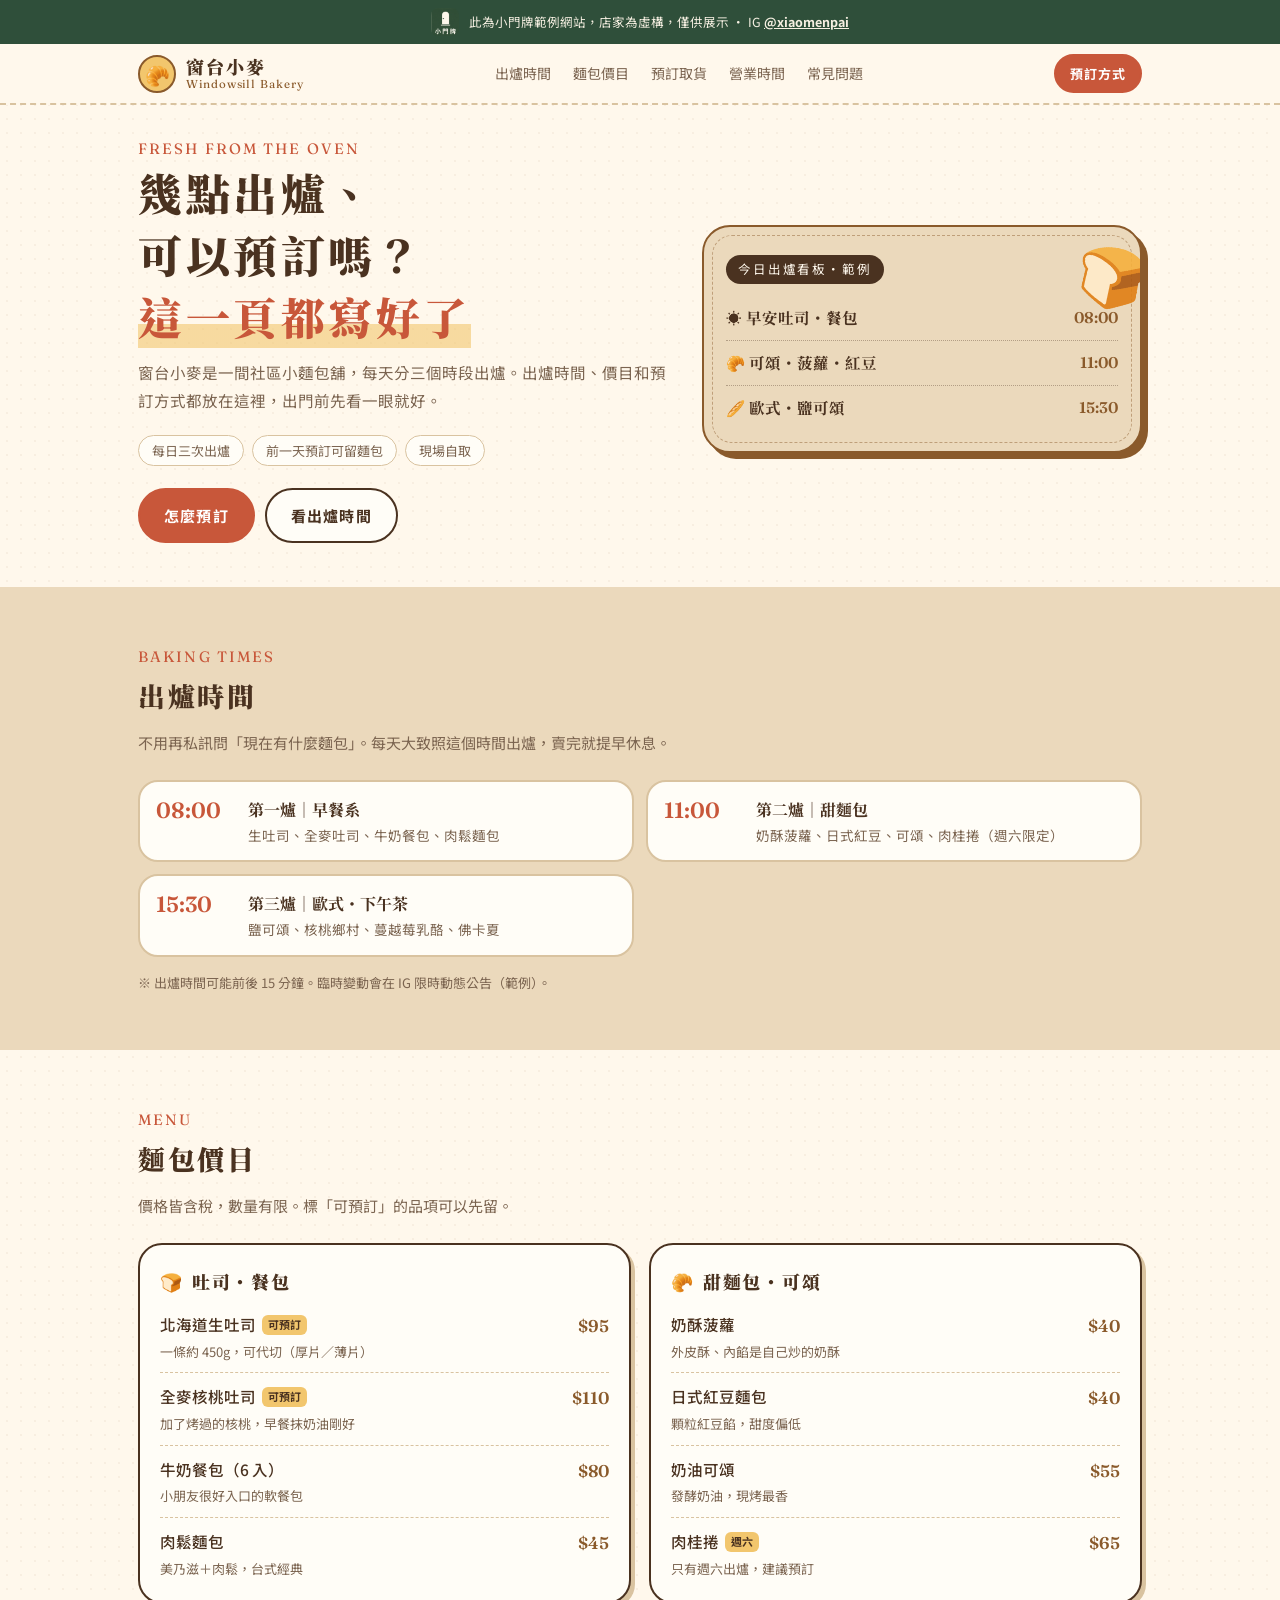
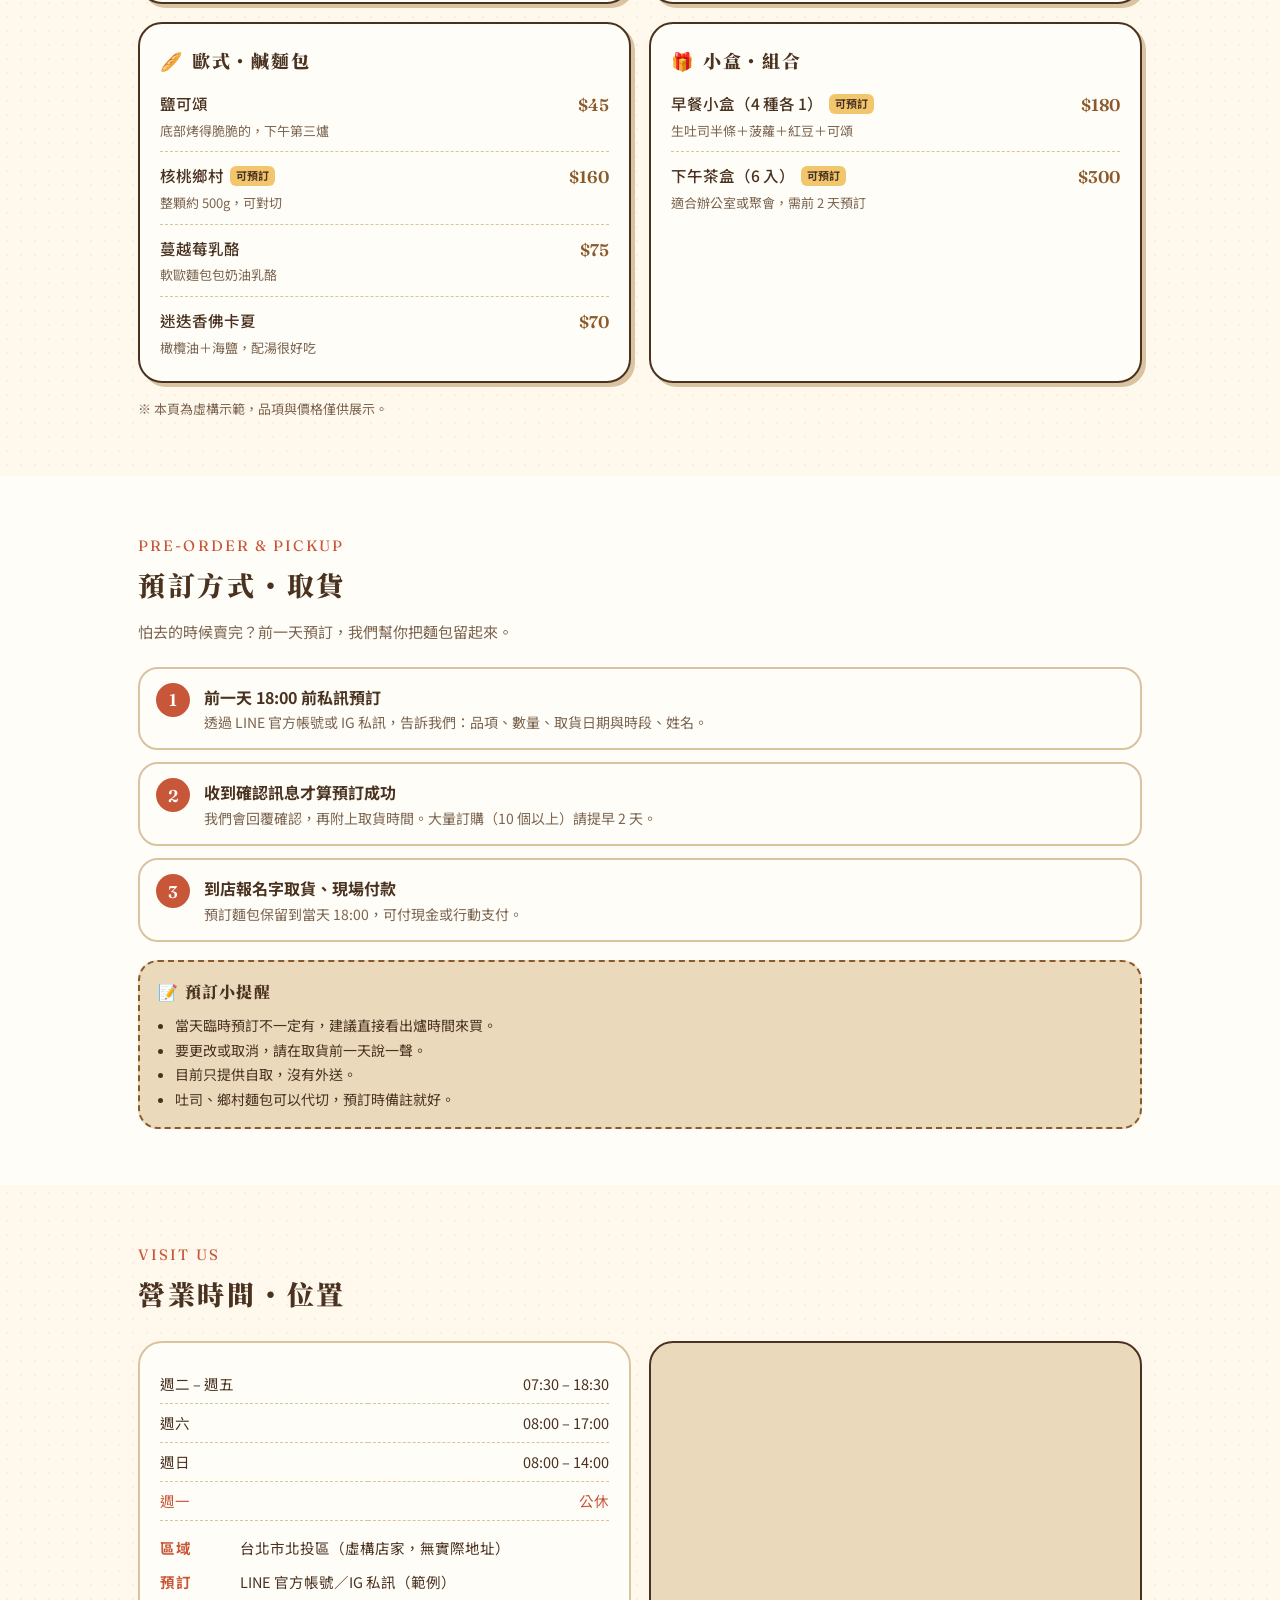
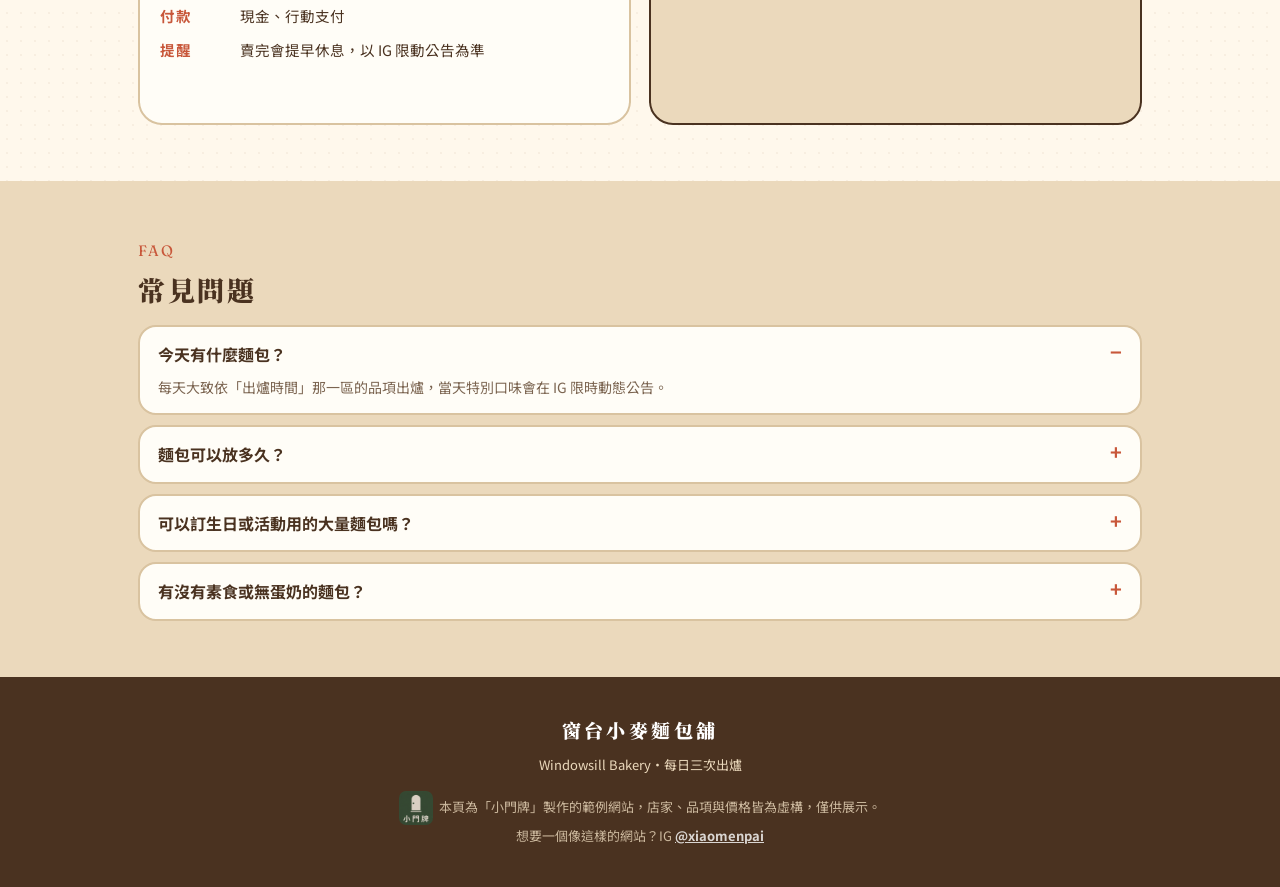
==== bakery/index.html @ f9d6930d "Add bakery demo (窗台小麥麵包舖)" ====
<!DOCTYPE html>
<html lang="zh-Hant">
<head>
<meta charset="utf-8">
<meta name="robots" content="noindex">
<meta name="viewport" content="width=device-width, initial-scale=1">
<title>窗台小麥麵包舖｜每日出爐・可預訂（虛構示範站）</title>
<meta name="description" content="虛構示範：窗台小麥麵包舖，社區小麵包店。本頁為「小門牌」範例網站，店名與所有資訊皆為虛構。">
<meta property="og:title" content="窗台小麥麵包舖（虛構示範站）">
<meta property="og:description" content="出爐時間、麵包價目、預訂與取貨方式。範例網站，資訊皆為虛構。">
<link rel="preconnect" href="https://fonts.googleapis.com">
<link rel="preconnect" href="https://fonts.gstatic.com" crossorigin>
<link href="https://fonts.googleapis.com/css2?family=Noto+Serif+TC:wght@500;700;900&family=Noto+Sans+TC:wght@400;500;700&family=Fraunces:opsz,wght@9..144,600&display=swap" rel="stylesheet">
<style>
:root{--kraft:#EBD9BC;--cream:#FFF8EC;--paper:#FFFDF7;--crust:#8A5A2B;--ink:#4A3220;--soft:#7B6450;--tomato:#C8573A;--butter:#F2C66D;--line:#D9C3A0}
*{box-sizing:border-box;margin:0;padding:0}
html{scroll-behavior:smooth}
body{font-family:"Noto Sans TC","PingFang TC","Microsoft JhengHei",system-ui,sans-serif;background:var(--cream);color:var(--ink);line-height:1.8;font-size:16px;-webkit-text-size-adjust:100%;
 background-image:radial-gradient(rgba(138,90,43,.06) 1px,transparent 1.2px);background-size:14px 14px}
a{color:inherit}
.serif,h1,h2,h3{font-family:"Noto Serif TC","Noto Serif CJK TC","Songti TC",serif}
.en{font-family:"Fraunces",Georgia,serif;letter-spacing:.03em}
.demo-bar{display:flex;align-items:center;justify-content:center;gap:10px;background:#2F4F3A;color:#F6F0E2;font-size:12.5px;line-height:1.5;padding:8px 14px}
.lg{display:inline-block;flex:none;overflow:hidden;border-radius:7px;width:28px;height:28px;position:relative;vertical-align:middle}
.lg img{position:absolute;width:282%;height:282%;max-width:none;left:-90%;top:-75%}
.demo-bar a{color:#F6F0E2;font-weight:700}
header.nav{position:sticky;top:0;z-index:20;background:rgba(255,248,236,.92);backdrop-filter:blur(8px);border-bottom:2px dashed var(--line)}
.nav-in{max-width:1040px;margin:auto;display:flex;align-items:center;justify-content:space-between;padding:10px 18px;gap:12px}
.brand{text-decoration:none;display:flex;align-items:center;gap:10px}
.brand .mark{width:38px;height:38px;border-radius:50%;background:var(--butter);display:grid;place-items:center;font-size:20px;border:2px solid var(--crust)}
.brand b{display:block;font-family:"Noto Serif TC","Noto Serif CJK TC",serif;font-weight:900;font-size:18px;letter-spacing:.12em;line-height:1.2}
.brand small{display:block;font-family:"Fraunces",Georgia,serif;font-size:11.5px;color:var(--crust);letter-spacing:.08em;line-height:1.2}
nav ul{display:none;gap:22px;list-style:none;font-size:14px}
nav a{text-decoration:none;color:var(--soft)}
.btn{display:inline-flex;align-items:center;justify-content:center;gap:6px;padding:12px 24px;border-radius:999px;font-weight:700;text-decoration:none;font-size:15px;letter-spacing:.08em;border:2px solid var(--ink)}
.btn-main{background:var(--tomato);border-color:var(--tomato);color:#fff}
.btn-ghost{background:var(--paper);color:var(--ink)}
.btn-sm{padding:6px 14px;font-size:13px}
.wrap{max-width:1040px;margin:auto;padding:0 18px}
section{padding:56px 0}
.eyebrow{font-family:"Fraunces",Georgia,serif;color:var(--tomato);font-size:15px;letter-spacing:.14em;text-transform:uppercase}
h2{font-weight:900;font-size:27px;letter-spacing:.1em;margin:2px 0 8px}
.lead{color:var(--soft);font-size:15px;max-width:560px}
/* hero */
.hero{padding:30px 0 44px}
.hero-in{display:grid;gap:26px;align-items:center}
.sign{position:relative;background:var(--kraft);border-radius:28px;padding:26px 22px 22px;border:2px solid var(--crust);box-shadow:6px 6px 0 var(--crust);overflow:hidden}
.sign:before{content:"";position:absolute;inset:8px;border:1.5px dashed rgba(138,90,43,.45);border-radius:20px;pointer-events:none}
.sign .today{display:inline-block;background:var(--ink);color:var(--cream);font-size:12.5px;letter-spacing:.15em;padding:3px 12px;border-radius:999px}
.sign ul{list-style:none;margin-top:12px}
.sign li{display:flex;justify-content:space-between;gap:10px;padding:8px 0;border-bottom:1.5px dotted rgba(74,50,32,.35);font-size:15.5px}
.sign li:last-child{border-bottom:0}
.sign li b{font-family:"Noto Serif TC","Noto Serif CJK TC",serif;font-weight:700}
.sign li span{color:var(--crust);font-family:"Fraunces",Georgia,serif;font-weight:600;white-space:nowrap}
.sign .loaf{position:absolute;right:-8px;top:-6px;font-size:58px;transform:rotate(12deg);opacity:.9}
.hero h1{font-weight:900;font-size:34px;line-height:1.4;letter-spacing:.08em}
.hero h1 em{font-style:normal;color:var(--tomato);background:linear-gradient(transparent 62%,rgba(242,198,109,.6) 62%)}
.hero p{color:var(--soft);margin:12px 0 20px;font-size:15.5px}
.chips{display:flex;flex-wrap:wrap;gap:8px;margin-bottom:22px}
.chip{background:var(--paper);border:1.5px solid var(--line);border-radius:999px;padding:3px 13px;font-size:13px;color:var(--soft)}
.cta{display:flex;gap:10px;flex-wrap:wrap}
/* bake times */
.bake{background:var(--kraft)}
.timeline{margin-top:24px;display:grid;gap:12px}
.slot{display:grid;grid-template-columns:78px 1fr;gap:14px;align-items:start;background:var(--paper);border-radius:20px;padding:14px 16px;border:2px solid var(--line)}
.slot time{font-family:"Fraunces",Georgia,serif;font-weight:600;font-size:22px;color:var(--tomato);line-height:1.3}
.slot b{display:block;font-family:"Noto Serif TC","Noto Serif CJK TC",serif;font-weight:700;font-size:16px}
.slot span{color:var(--soft);font-size:13.5px;line-height:1.6;display:block}
/* menu */
.menu{display:grid;gap:18px;margin-top:24px}
.card{background:var(--paper);border-radius:24px;padding:20px 20px 12px;border:2px solid var(--ink);box-shadow:4px 4px 0 var(--line)}
.card h3{font-weight:900;font-size:18px;letter-spacing:.1em;display:flex;align-items:center;gap:8px;margin-bottom:4px}
.card h3 i{font-style:normal}
.item{display:grid;grid-template-columns:1fr auto;gap:0 12px;padding:10px 0;border-bottom:1.5px dashed var(--line)}
.item:last-child{border-bottom:0}
.item b{font-weight:500;font-size:15.5px}
.item .p{font-family:"Fraunces",Georgia,serif;font-weight:600;font-size:17px;color:var(--crust);white-space:nowrap}
.item small{grid-column:1/-1;color:var(--soft);font-size:13px;line-height:1.6}
.tag{display:inline-block;font-size:11px;background:var(--butter);color:var(--ink);border-radius:6px;padding:0 6px;margin-left:6px;vertical-align:2px;font-weight:700}
.note{font-size:13px;color:var(--soft);margin-top:14px}
/* order */
.steps{display:grid;gap:12px;margin-top:22px;counter-reset:s}
.step{display:flex;gap:14px;background:var(--paper);border-radius:20px;padding:14px 16px;border:2px solid var(--line)}
.step:before{counter-increment:s;content:counter(s);flex:none;width:34px;height:34px;border-radius:50%;background:var(--tomato);color:#fff;display:grid;place-items:center;font-family:"Fraunces",Georgia,serif;font-weight:600;font-size:17px;line-height:1}
.step b{display:block;font-weight:700}
.step span{color:var(--soft);font-size:14px;line-height:1.65;display:block}
.rules{margin-top:18px;background:var(--kraft);border-radius:20px;padding:16px 18px;border:2px dashed var(--crust)}
.rules h3{font-size:16px;font-weight:900;letter-spacing:.08em;margin-bottom:6px}
.rules li{margin-left:1.2em;font-size:14px;color:var(--ink);line-height:1.75}
/* visit */
.visit-grid{display:grid;gap:18px;margin-top:22px}
.info{background:var(--paper);border-radius:24px;padding:18px 20px;border:2px solid var(--line)}
.info dl{display:grid;grid-template-columns:70px 1fr;gap:8px 10px;font-size:14.5px}
.info dt{color:var(--tomato);font-weight:700;letter-spacing:.08em}
.hours{width:100%;border-collapse:collapse;font-size:14.5px;margin-top:4px}
.hours td{padding:6px 0;border-bottom:1.5px dashed var(--line)}
.hours td:last-child{text-align:right}
.hours .off{color:var(--tomato)}
.map{border-radius:24px;overflow:hidden;border:2px solid var(--ink);background:var(--kraft);position:relative}
.map iframe{display:block;width:100%;height:280px;border:0}
.map p{font-size:12.5px;color:var(--soft);padding:8px 14px;background:var(--paper);border-top:2px solid var(--ink)}
/* faq */
details{background:var(--paper);border-radius:18px;padding:13px 18px;border:2px solid var(--line);margin-top:10px}
summary{cursor:pointer;font-weight:700;list-style:none;display:flex;justify-content:space-between;gap:10px}
summary::-webkit-details-marker{display:none}
summary:after{content:"+";color:var(--tomato);font-size:20px;line-height:1.2}
details[open] summary:after{content:"−"}
details p{color:var(--soft);font-size:14px;margin-top:6px}
footer{background:var(--ink);color:#EBD9BC;padding:36px 0 100px;font-size:13px;text-align:center}
footer b{font-family:"Noto Serif TC","Noto Serif CJK TC",serif;font-size:19px;letter-spacing:.18em;color:#fff;font-weight:900}
footer .demo{margin-top:14px;opacity:.8;line-height:1.7}
footer .demo .lg{width:34px;height:34px;margin-right:6px}
.sticky{position:fixed;left:12px;right:12px;bottom:12px;z-index:30;display:flex;gap:8px;background:rgba(74,50,32,.94);padding:7px;border-radius:999px;box-shadow:0 8px 20px rgba(74,50,32,.3)}
.sticky a{flex:1;text-align:center;color:#fff;text-decoration:none;font-size:14px;font-weight:700;padding:9px 0;border-radius:999px}
.sticky a.hl{background:var(--tomato)}
@media(min-width:820px){
 nav ul{display:flex}
 .hero-in{grid-template-columns:1.1fr .9fr}
 .hero h1{font-size:44px}
 .menu{grid-template-columns:1fr 1fr}
 .timeline{grid-template-columns:repeat(2,1fr)}
 .visit-grid{grid-template-columns:1fr 1fr}
 .map iframe{height:100%;min-height:340px}
 .sticky{display:none}
 footer{padding-bottom:40px}
}
</style>
</head>
<body id="top">
<div class="demo-bar"><span class="lg"><img src="logo.jpg" alt="小門牌 logo"></span><div>此為小門牌範例網站，店家為虛構，僅供展示 · <span style="white-space:nowrap">IG <a href="https://www.instagram.com/xiaomenpai/" target="_blank" rel="noopener">@xiaomenpai</a></span></div></div>

<header class="nav"><div class="nav-in">
 <a class="brand" href="#top"><span class="mark" aria-hidden="true">🥐</span><span><b>窗台小麥</b><small>Windowsill Bakery</small></span></a>
 <nav><ul><li><a href="#bake">出爐時間</a></li><li><a href="#menu">麵包價目</a></li><li><a href="#order">預訂取貨</a></li><li><a href="#visit">營業時間</a></li><li><a href="#faq">常見問題</a></li></ul></nav>
 <a class="btn btn-main btn-sm" href="#order">預訂方式</a>
</div></header>

<main>
<section class="hero"><div class="wrap hero-in">
 <div>
  <div class="eyebrow">Fresh from the oven</div>
  <h1>幾點出爐、<br>可以預訂嗎？<br><em>這一頁都寫好了</em></h1>
  <p>窗台小麥是一間社區小麵包舖，每天分三個時段出爐。出爐時間、價目和預訂方式都放在這裡，出門前先看一眼就好。</p>
  <div class="chips"><span class="chip">每日三次出爐</span><span class="chip">前一天預訂可留麵包</span><span class="chip">現場自取</span></div>
  <div class="cta"><a class="btn btn-main" href="#order">怎麼預訂</a><a class="btn btn-ghost" href="#bake">看出爐時間</a></div>
 </div>
 <div class="sign" aria-label="今日出爐看板（範例）">
  <span class="loaf" aria-hidden="true">🍞</span>
  <span class="today">今日出爐看板・範例</span>
  <ul>
   <li><b>☀️ 早安吐司・餐包</b><span>08:00</span></li>
   <li><b>🥐 可頌・菠蘿・紅豆</b><span>11:00</span></li>
   <li><b>🥖 歐式・鹽可頌</b><span>15:30</span></li>
  </ul>
 </div>
</div></section>

<section class="bake" id="bake"><div class="wrap">
 <div class="eyebrow">Baking times</div>
 <h2>出爐時間</h2>
 <p class="lead">不用再私訊問「現在有什麼麵包」。每天大致照這個時間出爐，賣完就提早休息。</p>
 <div class="timeline">
  <div class="slot"><time>08:00</time><div><b>第一爐｜早餐系</b><span>生吐司、全麥吐司、牛奶餐包、肉鬆麵包</span></div></div>
  <div class="slot"><time>11:00</time><div><b>第二爐｜甜麵包</b><span>奶酥菠蘿、日式紅豆、可頌、肉桂捲（週六限定）</span></div></div>
  <div class="slot"><time>15:30</time><div><b>第三爐｜歐式・下午茶</b><span>鹽可頌、核桃鄉村、蔓越莓乳酪、佛卡夏</span></div></div>
 </div>
 <p class="note">※ 出爐時間可能前後 15 分鐘。臨時變動會在 IG 限時動態公告（範例）。</p>
</div></section>

<section id="menu"><div class="wrap">
 <div class="eyebrow">Menu</div>
 <h2>麵包價目</h2>
 <p class="lead">價格皆含稅，數量有限。標「可預訂」的品項可以先留。</p>
 <div class="menu">
  <div class="card"><h3><i>🍞</i>吐司・餐包</h3>
   <div class="item"><b>北海道生吐司<span class="tag">可預訂</span></b><span class="p">$95</span><small>一條約 450g，可代切（厚片／薄片）</small></div>
   <div class="item"><b>全麥核桃吐司<span class="tag">可預訂</span></b><span class="p">$110</span><small>加了烤過的核桃，早餐抹奶油剛好</small></div>
   <div class="item"><b>牛奶餐包（6 入）</b><span class="p">$80</span><small>小朋友很好入口的軟餐包</small></div>
   <div class="item"><b>肉鬆麵包</b><span class="p">$45</span><small>美乃滋＋肉鬆，台式經典</small></div>
  </div>
  <div class="card"><h3><i>🥐</i>甜麵包・可頌</h3>
   <div class="item"><b>奶酥菠蘿</b><span class="p">$40</span><small>外皮酥、內餡是自己炒的奶酥</small></div>
   <div class="item"><b>日式紅豆麵包</b><span class="p">$40</span><small>顆粒紅豆餡，甜度偏低</small></div>
   <div class="item"><b>奶油可頌</b><span class="p">$55</span><small>發酵奶油，現烤最香</small></div>
   <div class="item"><b>肉桂捲<span class="tag">週六</span></b><span class="p">$65</span><small>只有週六出爐，建議預訂</small></div>
  </div>
  <div class="card"><h3><i>🥖</i>歐式・鹹麵包</h3>
   <div class="item"><b>鹽可頌</b><span class="p">$45</span><small>底部烤得脆脆的，下午第三爐</small></div>
   <div class="item"><b>核桃鄉村<span class="tag">可預訂</span></b><span class="p">$160</span><small>整顆約 500g，可對切</small></div>
   <div class="item"><b>蔓越莓乳酪</b><span class="p">$75</span><small>軟歐麵包包奶油乳酪</small></div>
   <div class="item"><b>迷迭香佛卡夏</b><span class="p">$70</span><small>橄欖油＋海鹽，配湯很好吃</small></div>
  </div>
  <div class="card"><h3><i>🎁</i>小盒・組合</h3>
   <div class="item"><b>早餐小盒（4 種各 1）<span class="tag">可預訂</span></b><span class="p">$180</span><small>生吐司半條＋菠蘿＋紅豆＋可頌</small></div>
   <div class="item"><b>下午茶盒（6 入）<span class="tag">可預訂</span></b><span class="p">$300</span><small>適合辦公室或聚會，需前 2 天預訂</small></div>
  </div>
 </div>
 <p class="note">※ 本頁為虛構示範，品項與價格僅供展示。</p>
</div></section>

<section id="order" style="background:var(--paper)"><div class="wrap">
 <div class="eyebrow">Pre-order &amp; pickup</div>
 <h2>預訂方式・取貨</h2>
 <p class="lead">怕去的時候賣完？前一天預訂，我們幫你把麵包留起來。</p>
 <div class="steps">
  <div class="step"><div><b>前一天 18:00 前私訊預訂</b><span>透過 LINE 官方帳號或 IG 私訊，告訴我們：品項、數量、取貨日期與時段、姓名。</span></div></div>
  <div class="step"><div><b>收到確認訊息才算預訂成功</b><span>我們會回覆確認，再附上取貨時間。大量訂購（10 個以上）請提早 2 天。</span></div></div>
  <div class="step"><div><b>到店報名字取貨、現場付款</b><span>預訂麵包保留到當天 18:00，可付現金或行動支付。</span></div></div>
 </div>
 <div class="rules">
  <h3>📝 預訂小提醒</h3>
  <ul>
   <li>當天臨時預訂不一定有，建議直接看出爐時間來買。</li>
   <li>要更改或取消，請在取貨前一天說一聲。</li>
   <li>目前只提供自取，沒有外送。</li>
   <li>吐司、鄉村麵包可以代切，預訂時備註就好。</li>
  </ul>
 </div>
</div></section>

<section id="visit"><div class="wrap">
 <div class="eyebrow">Visit us</div>
 <h2>營業時間・位置</h2>
 <div class="visit-grid">
  <div class="info">
   <table class="hours">
    <tr><td>週二 – 週五</td><td>07:30 – 18:30</td></tr>
    <tr><td>週六</td><td>08:00 – 17:00</td></tr>
    <tr><td>週日</td><td>08:00 – 14:00</td></tr>
    <tr><td class="off">週一</td><td class="off">公休</td></tr>
   </table>
   <dl style="margin-top:14px">
    <dt>區域</dt><dd>台北市北投區（虛構店家，無實際地址）</dd>
    <dt>預訂</dt><dd>LINE 官方帳號／IG 私訊（範例）</dd>
    <dt>付款</dt><dd>現金、行動支付</dd>
    <dt>提醒</dt><dd>賣完會提早休息，以 IG 限動公告為準</dd>
   </dl>
  </div>
  <div class="map">
   <iframe title="台北市北投區地圖（示意）" src="https://www.google.com/maps?q=%E5%8F%B0%E5%8C%97%E5%B8%82%E5%8C%97%E6%8A%95%E5%8D%80&amp;output=embed" loading="lazy" referrerpolicy="no-referrer-when-downgrade"></iframe>
   <p>📍 地圖僅為區域示意，此店家為虛構，並無實際門市。</p>
  </div>
 </div>
</div></section>

<section id="faq" style="background:var(--kraft)"><div class="wrap">
 <div class="eyebrow">FAQ</div>
 <h2>常見問題</h2>
 <details open><summary>今天有什麼麵包？</summary><p>每天大致依「出爐時間」那一區的品項出爐，當天特別口味會在 IG 限時動態公告。</p></details>
 <details><summary>麵包可以放多久？</summary><p>建議當天吃完最好吃；吐司可冷凍保存約一週，吃之前回烤即可。</p></details>
 <details><summary>可以訂生日或活動用的大量麵包嗎？</summary><p>可以，10 個以上請提早 2 天私訊，我們會先確認當天產能。</p></details>
 <details><summary>有沒有素食或無蛋奶的麵包？</summary><p>核桃鄉村與佛卡夏不含蛋奶（但同一廚房製作），有過敏需求請先私訊詢問。</p></details>
</div></section>
</main>

<footer><div class="wrap">
 <b>窗台小麥麵包舖</b>
 <div style="margin-top:6px">Windowsill Bakery・每日三次出爐</div>
 <div class="demo"><span class="lg"><img src="logo.jpg" alt=""></span>本頁為「小門牌」製作的範例網站，店家、品項與價格皆為虛構，僅供展示。<br>想要一個像這樣的網站？IG <a href="https://www.instagram.com/xiaomenpai/" target="_blank" rel="noopener" style="color:#fff;font-weight:700">@xiaomenpai</a></div>
</div></footer>

<div class="sticky"><a href="#bake">出爐時間</a><a href="#menu">價目</a><a class="hl" href="#order">預訂</a></div>
</body>
</html>
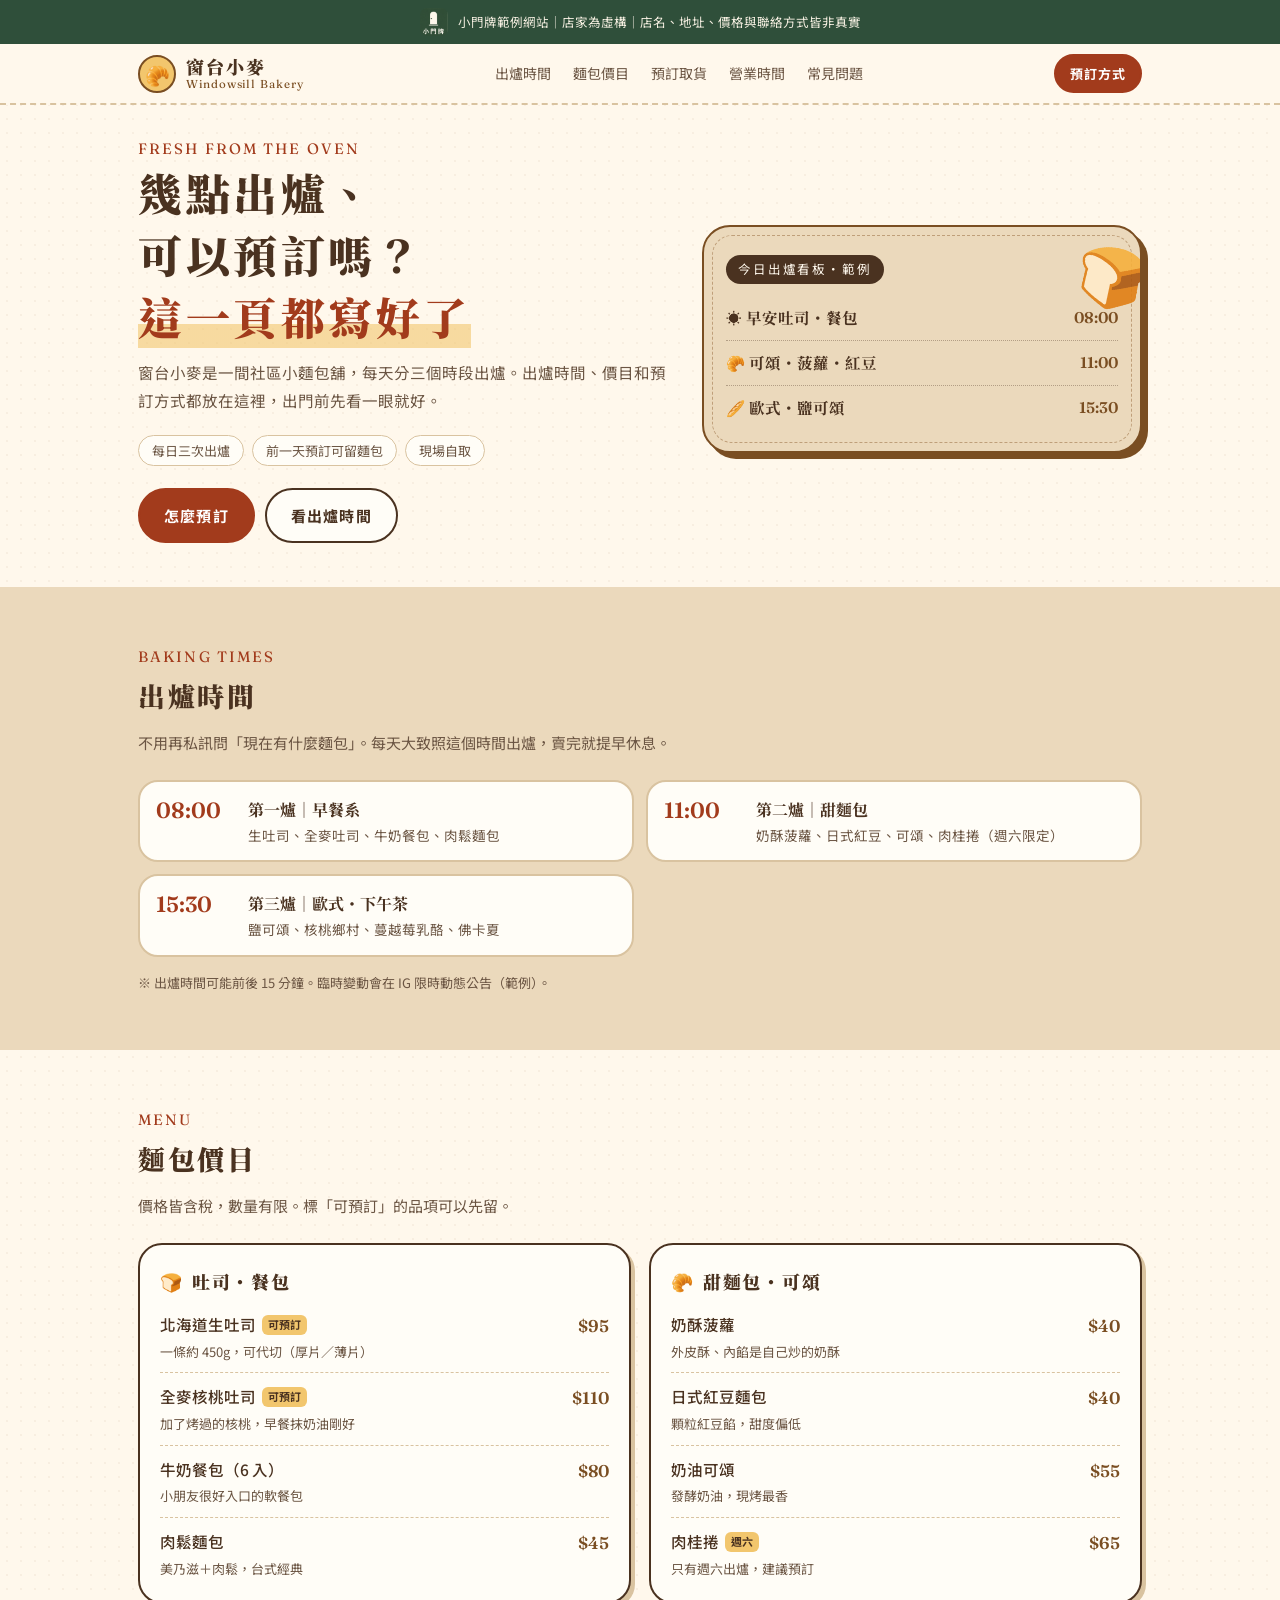
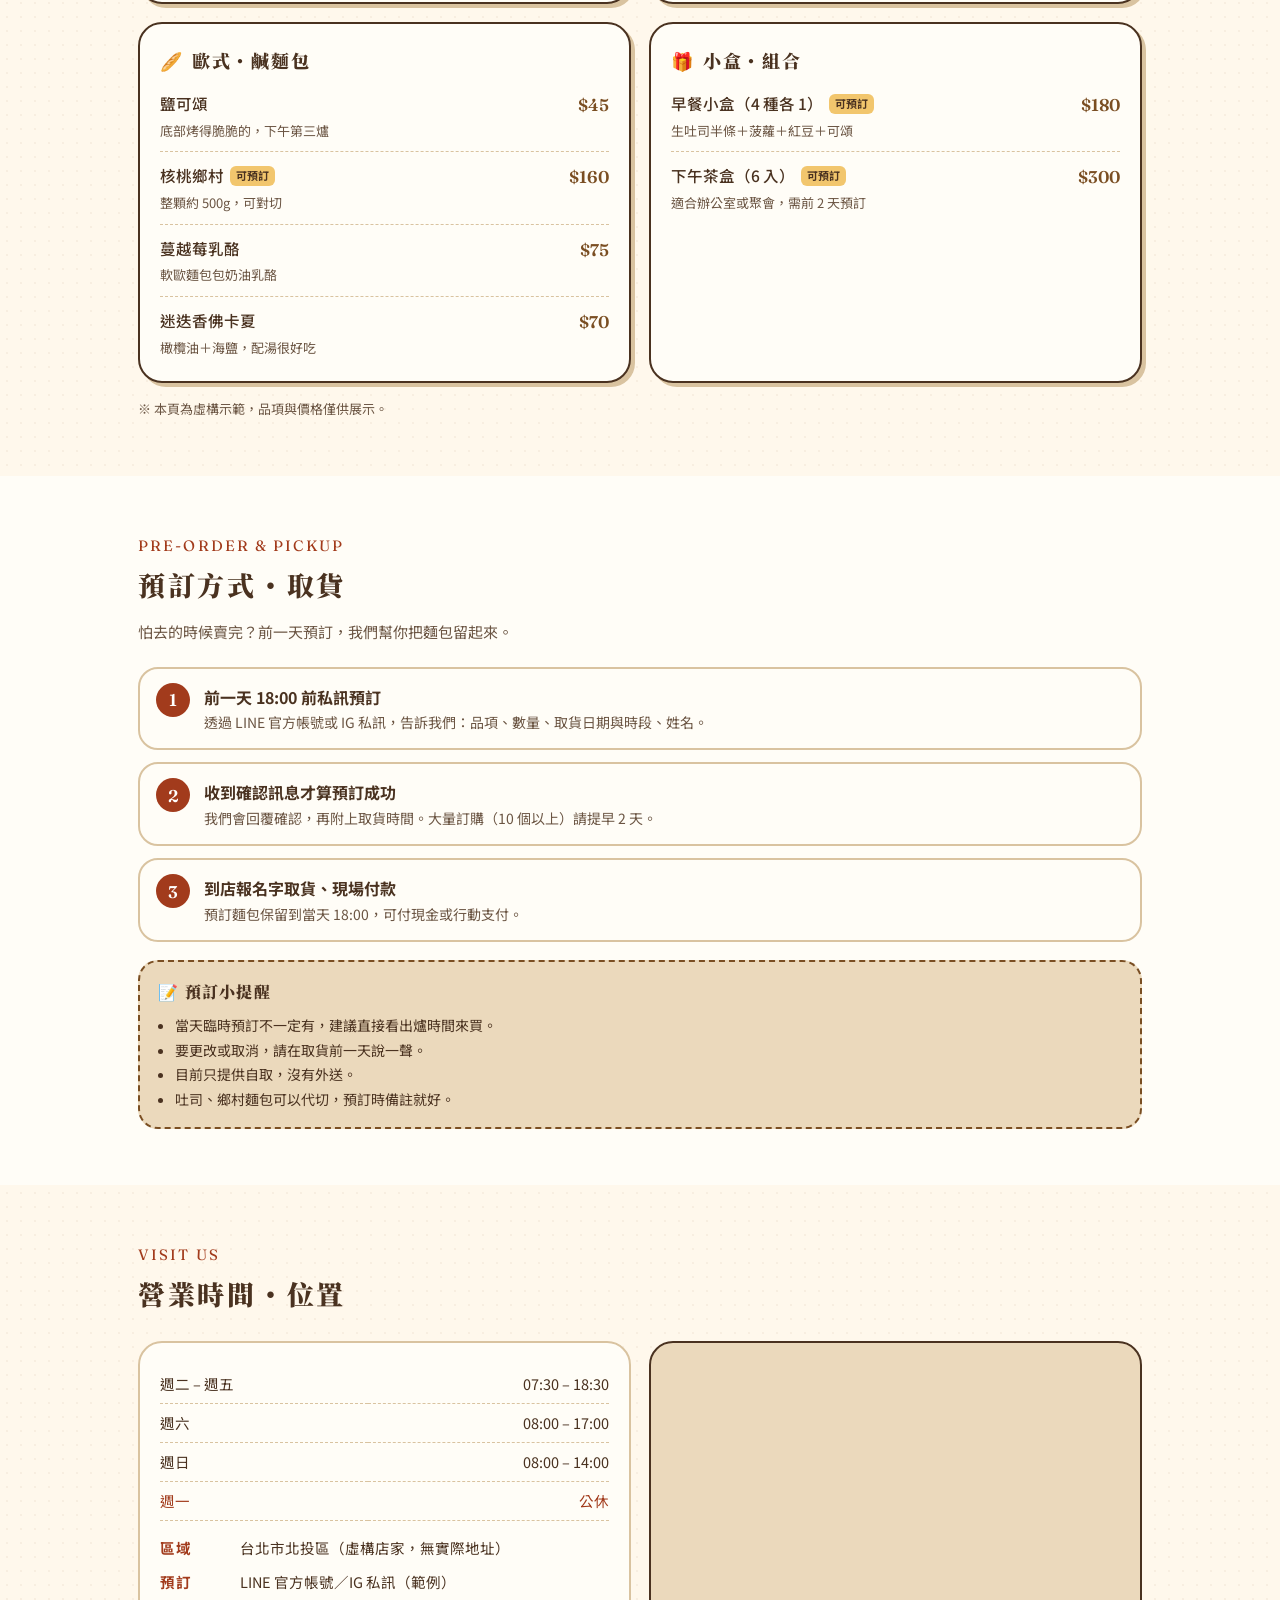
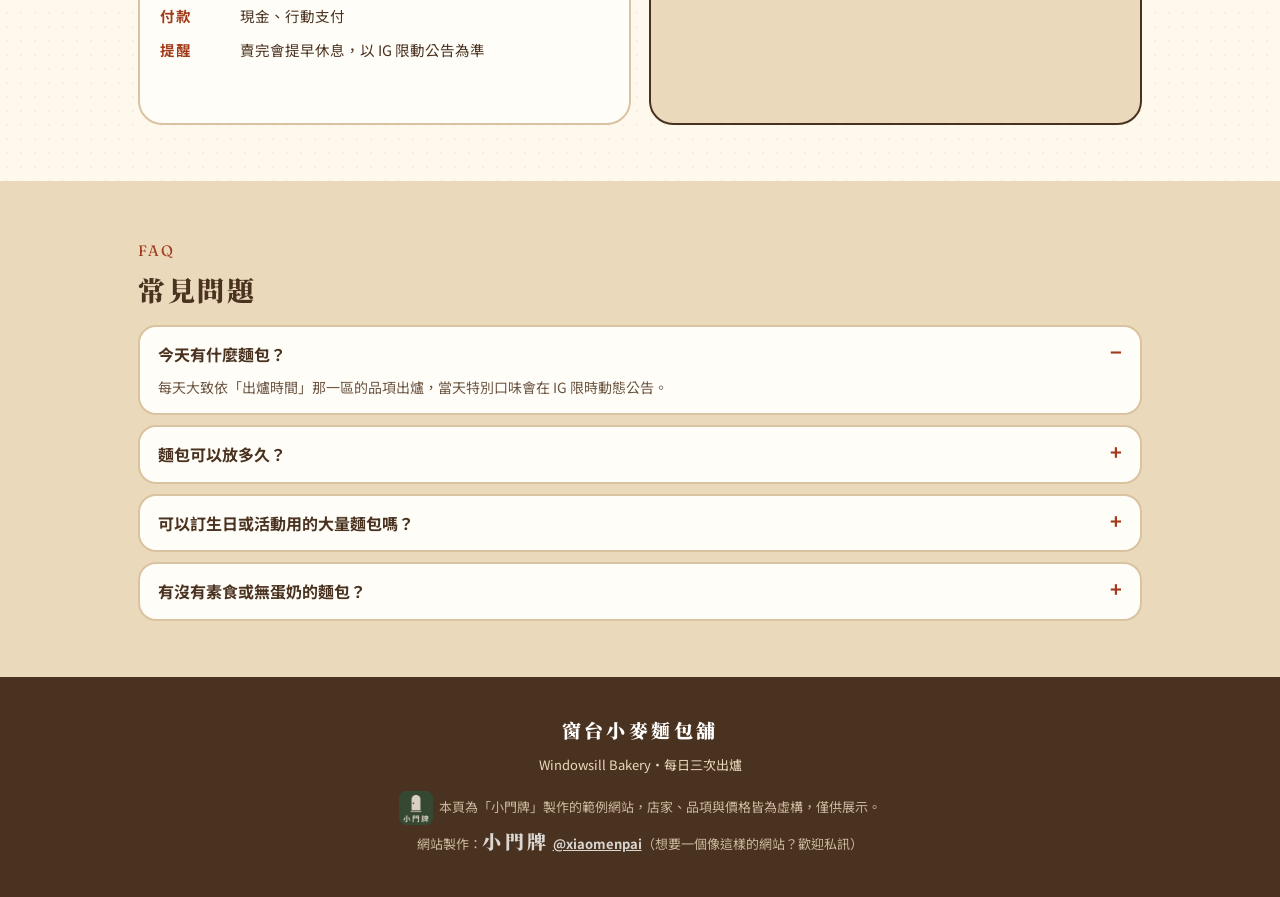
==== commit 480d2c72: "範例網站修整：bakery/index.html" ====
--- a/bakery/index.html
+++ b/bakery/index.html
@@ -4,6 +4,7 @@
 <meta charset="utf-8">
 <meta name="robots" content="noindex">
 <meta name="viewport" content="width=device-width, initial-scale=1">
+<link rel="icon" href="../favicon.svg" type="image/svg+xml">
 <title>窗台小麥麵包舖｜每日出爐・可預訂（虛構示範站）</title>
 <meta name="description" content="虛構示範：窗台小麥麵包舖，社區小麵包店。本頁為「小門牌」範例網站，店名與所有資訊皆為虛構。">
 <meta property="og:title" content="窗台小麥麵包舖（虛構示範站）">
@@ -12,7 +13,7 @@
 <link rel="preconnect" href="https://fonts.gstatic.com" crossorigin>
 <link href="https://fonts.googleapis.com/css2?family=Noto+Serif+TC:wght@500;700;900&family=Noto+Sans+TC:wght@400;500;700&family=Fraunces:opsz,wght@9..144,600&display=swap" rel="stylesheet">
 <style>
-:root{--kraft:#EBD9BC;--cream:#FFF8EC;--paper:#FFFDF7;--crust:#8A5A2B;--ink:#4A3220;--soft:#7B6450;--tomato:#C8573A;--butter:#F2C66D;--line:#D9C3A0}
+:root{--kraft:#EBD9BC;--cream:#FFF8EC;--paper:#FFFDF7;--crust:#7A4E22;--ink:#4A3220;--soft:#6B5543;--tomato:#A23B1C;--butter:#F2C66D;--line:#D9C3A0}
 *{box-sizing:border-box;margin:0;padding:0}
 html{scroll-behavior:smooth}
 body{font-family:"Noto Sans TC","PingFang TC","Microsoft JhengHei",system-ui,sans-serif;background:var(--cream);color:var(--ink);line-height:1.8;font-size:16px;-webkit-text-size-adjust:100%;
@@ -125,9 +126,163 @@
  footer{padding-bottom:40px}
 }
 </style>
+<script type="application/ld+json">
+{
+ "@context": "https://schema.org",
+ "@graph": [
+  {
+   "@type": "Bakery",
+   "@id": "https://waynejman.github.io/xiaomenpai-demo/bakery/#business",
+   "name": "窗台小麥麵包舖 Windowsill Bakery",
+   "url": "https://waynejman.github.io/xiaomenpai-demo/bakery/",
+   "description": "【虛構示範】社區小麵包舖，每日三次出爐；店家、品項與價格皆為虛構，僅供「小門牌」作品集展示。",
+   "address": {
+    "@type": "PostalAddress",
+    "addressLocality": "北投區",
+    "addressRegion": "台北市",
+    "addressCountry": "TW"
+   },
+   "openingHoursSpecification": [
+    {
+     "@type": "OpeningHoursSpecification",
+     "dayOfWeek": [
+      "Tuesday",
+      "Wednesday",
+      "Thursday",
+      "Friday"
+     ],
+     "opens": "07:30",
+     "closes": "18:30"
+    },
+    {
+     "@type": "OpeningHoursSpecification",
+     "dayOfWeek": [
+      "Saturday"
+     ],
+     "opens": "08:00",
+     "closes": "17:00"
+    },
+    {
+     "@type": "OpeningHoursSpecification",
+     "dayOfWeek": [
+      "Sunday"
+     ],
+     "opens": "08:00",
+     "closes": "14:00"
+    }
+   ],
+   "priceRange": "NT$40–300",
+   "hasOfferCatalog": {
+    "@type": "OfferCatalog",
+    "name": "麵包價目（示範價格）",
+    "itemListElement": [
+     {
+      "@type": "Offer",
+      "name": "北海道生吐司",
+      "price": "95",
+      "priceCurrency": "TWD",
+      "itemOffered": {
+       "@type": "Service",
+       "name": "北海道生吐司"
+      }
+     },
+     {
+      "@type": "Offer",
+      "name": "奶酥菠蘿",
+      "price": "40",
+      "priceCurrency": "TWD",
+      "itemOffered": {
+       "@type": "Service",
+       "name": "奶酥菠蘿"
+      }
+     },
+     {
+      "@type": "Offer",
+      "name": "奶油可頌",
+      "price": "55",
+      "priceCurrency": "TWD",
+      "itemOffered": {
+       "@type": "Service",
+       "name": "奶油可頌"
+      }
+     },
+     {
+      "@type": "Offer",
+      "name": "鹽可頌",
+      "price": "45",
+      "priceCurrency": "TWD",
+      "itemOffered": {
+       "@type": "Service",
+       "name": "鹽可頌"
+      }
+     },
+     {
+      "@type": "Offer",
+      "name": "下午茶盒（6 入）",
+      "price": "300",
+      "priceCurrency": "TWD",
+      "itemOffered": {
+       "@type": "Service",
+       "name": "下午茶盒（6 入）"
+      }
+     }
+    ]
+   },
+   "areaServed": "台北市北投區",
+   "isPartOf": {
+    "@id": "https://waynejman.github.io/xiaomenpai-demo/#website"
+   }
+  },
+  {
+   "@type": "FAQPage",
+   "mainEntity": [
+    {
+     "@type": "Question",
+     "name": "今天有什麼麵包？",
+     "acceptedAnswer": {
+      "@type": "Answer",
+      "text": "每天大致依「出爐時間」那一區的品項出爐，當天特別口味會在 IG 限時動態公告。"
+     }
+    },
+    {
+     "@type": "Question",
+     "name": "麵包可以放多久？",
+     "acceptedAnswer": {
+      "@type": "Answer",
+      "text": "建議當天吃完最好吃；吐司可冷凍保存約一週，吃之前回烤即可。"
+     }
+    },
+    {
+     "@type": "Question",
+     "name": "可以訂生日或活動用的大量麵包嗎？",
+     "acceptedAnswer": {
+      "@type": "Answer",
+      "text": "可以，10 個以上請提早 2 天私訊，我們會先確認當天產能。"
+     }
+    },
+    {
+     "@type": "Question",
+     "name": "有沒有素食或無蛋奶的麵包？",
+     "acceptedAnswer": {
+      "@type": "Answer",
+      "text": "核桃鄉村與佛卡夏不含蛋奶（但同一廚房製作），有過敏需求請先私訊詢問。"
+     }
+    }
+   ],
+   "@id": "https://waynejman.github.io/xiaomenpai-demo/bakery/#faq"
+  },
+  {
+   "@type": "WebSite",
+   "@id": "https://waynejman.github.io/xiaomenpai-demo/#website",
+   "url": "https://waynejman.github.io/xiaomenpai-demo/",
+   "name": "小門牌範例網站"
+  }
+ ]
+}
+</script>
 </head>
 <body id="top">
-<div class="demo-bar"><span class="lg"><img src="logo.jpg" alt="小門牌 logo"></span><div>此為小門牌範例網站，店家為虛構，僅供展示 · <span style="white-space:nowrap">IG <a href="https://www.instagram.com/xiaomenpai/" target="_blank" rel="noopener">@xiaomenpai</a></span></div></div>
+<div class="demo-bar"><span class="lg"><img src="logo.jpg" alt="小門牌 logo"></span><div>小門牌範例網站｜店家為虛構｜店名、地址、價格與聯絡方式皆非真實</div></div>
 
 <header class="nav"><div class="nav-in">
  <a class="brand" href="#top"><span class="mark" aria-hidden="true">🥐</span><span><b>窗台小麥</b><small>Windowsill Bakery</small></span></a>
@@ -256,7 +411,7 @@
 <footer><div class="wrap">
  <b>窗台小麥麵包舖</b>
  <div style="margin-top:6px">Windowsill Bakery・每日三次出爐</div>
- <div class="demo"><span class="lg"><img src="logo.jpg" alt=""></span>本頁為「小門牌」製作的範例網站，店家、品項與價格皆為虛構，僅供展示。<br>想要一個像這樣的網站？IG <a href="https://www.instagram.com/xiaomenpai/" target="_blank" rel="noopener" style="color:#fff;font-weight:700">@xiaomenpai</a></div>
+ <div class="demo"><span class="lg"><img src="logo.jpg" alt=""></span>本頁為「小門牌」製作的範例網站，店家、品項與價格皆為虛構，僅供展示。<br>網站製作：<b>小門牌</b> <a href="https://www.instagram.com/xiaomenpai/" target="_blank" rel="noopener" style="color:#fff;font-weight:700">@xiaomenpai</a>（想要一個像這樣的網站？歡迎私訊）</div>
 </div></footer>
 
 <div class="sticky"><a href="#bake">出爐時間</a><a href="#menu">價目</a><a class="hl" href="#order">預訂</a></div>
